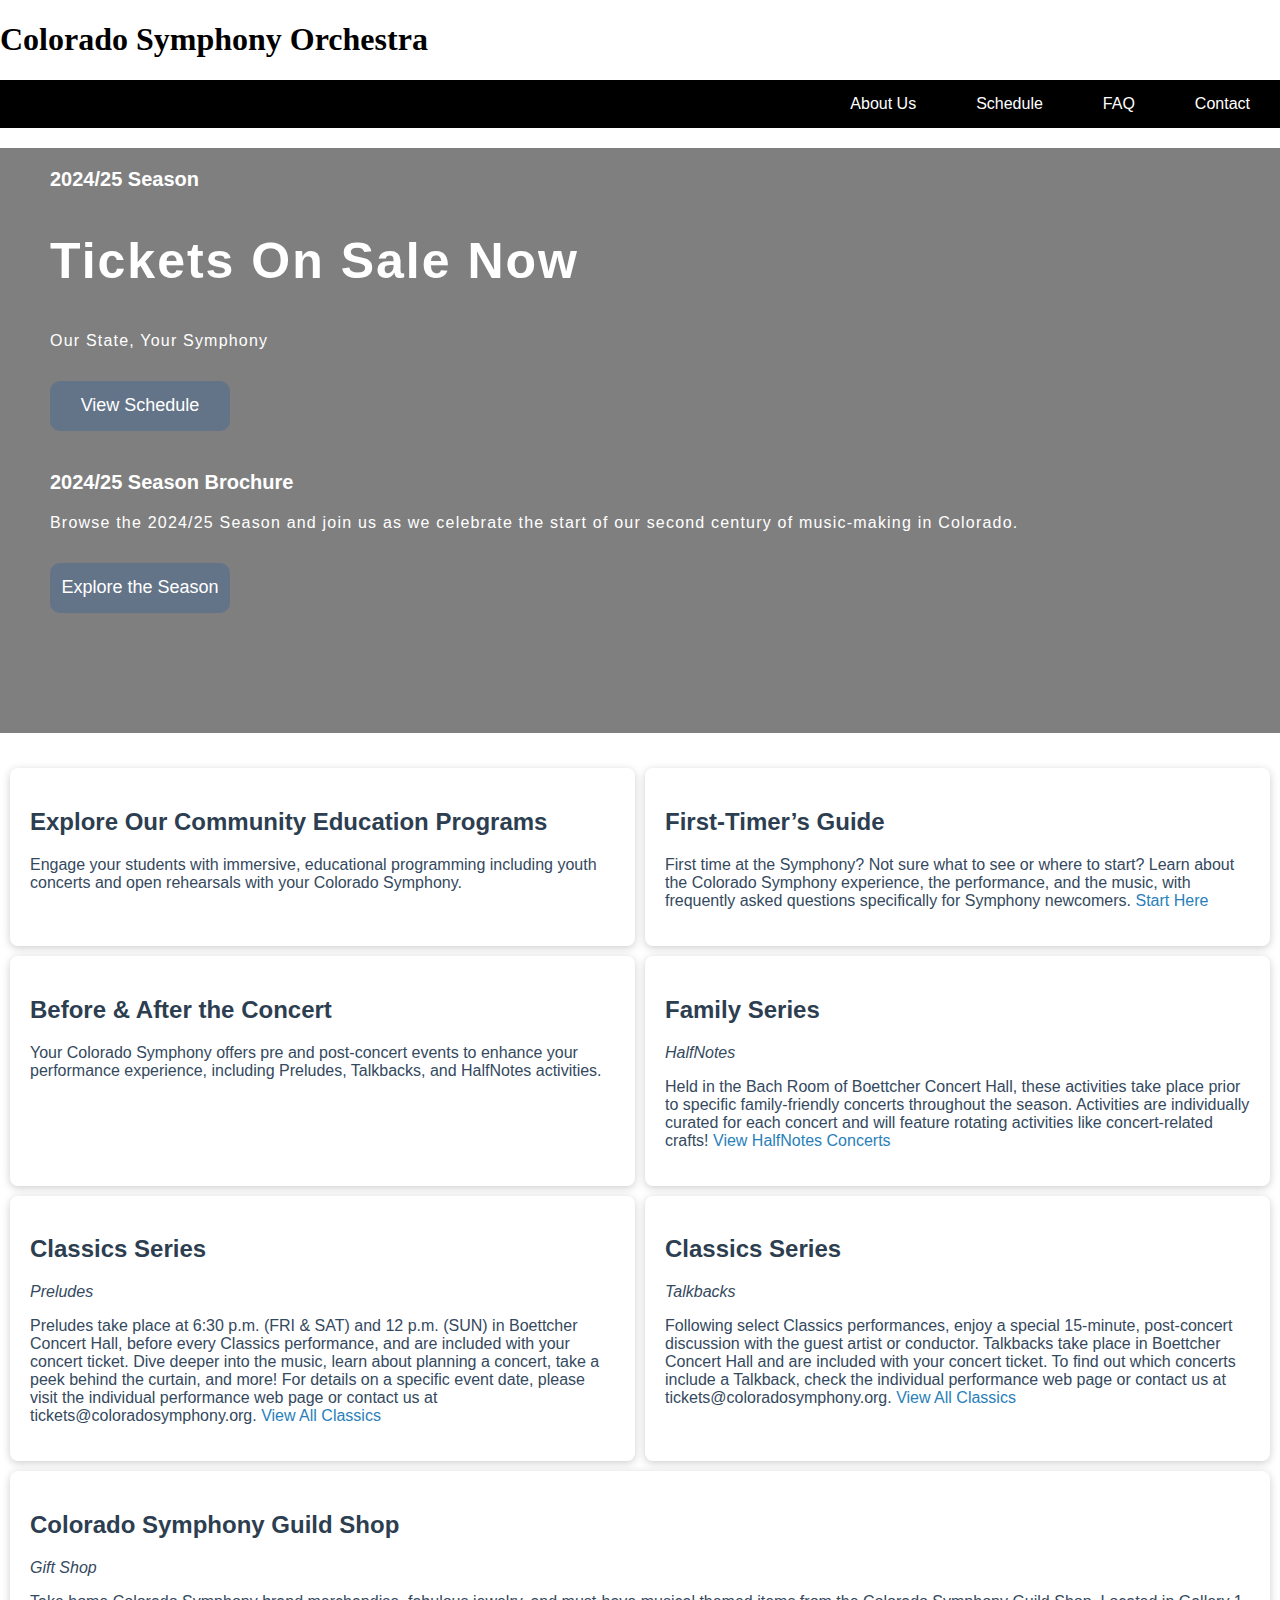
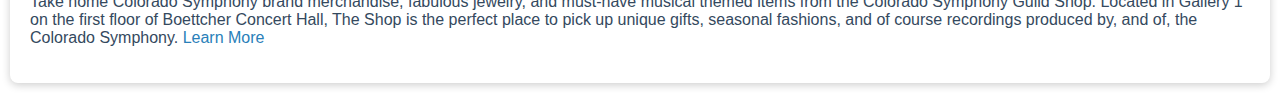
==== css_midterm/index.html @ 78ef2340 "Style the landing page with a grid pattern" ====
<!DOCTYPE html>
<html lang="en">
<head>
    <meta charset="UTF-8">
    <meta name="viewport" content="width=device-width, initial-scale=1.0">
    <title>Home Page</title>
    <link rel="stylesheet" href="css/index.css">
    <link rel="preconnect" href="https://fonts.googleapis.com">
    <link rel="preconnect" href="https://fonts.gstatic.com" crossorigin>
    <link href="https://fonts.googleapis.com/css2?family=Sixtyfour+Convergence&display=swap" rel="stylesheet">
</head>
<body>
    <h1><a href="index.html">Colorado Symphony Orchestra</a></h1>
    <nav>
        <ul>
            <li><a href="about.html">About Us</a></li>
            <li><a href="schedule.html">Schedule</a></li>
            <li><a href="FAQ.html">FAQ</a></li>
            <li><a href="contact.html">Contact</a></li>
      </ul>
    </nav>
    
    <div class="content-pic">
        <div class="main">
            <h3>2024/25 Season</h3>
            <h2>Tickets On Sale Now</h2>
            <p class="par">Our State, Your Symphony</p>
            <button class="cn"><a href="schedule.html">View Schedule</a></button>
        

            <h3>2024/25 Season Brochure </h3>
            <p class="par">Browse the 2024/25 Season and join us as we celebrate the start of our second century of music-making in Colorado.</p>
            <button class="cn"><a href="schedule.html">Explore the Season</a></button>
        </div>
    </div>

    <div class="education-programs">
        <div class="program">
            <h2>Explore Our Community Education Programs</h2>
            <p>Engage your students with immersive, educational programming including youth concerts and open rehearsals with your Colorado Symphony.</p>
        </div>
    
        <div class="program">
            <h2>First-Timer’s Guide</h2>
            <p>First time at the Symphony? Not sure what to see or where to start? Learn about the Colorado Symphony experience, the performance, and the music, with frequently asked questions specifically for Symphony newcomers. <a href="FAQ.html">Start Here</a></p>
        </div>
    
        <div class="program">
            <h2>Before & After the Concert</h2>
            <p>Your Colorado Symphony offers pre and post-concert events to enhance your performance experience, including Preludes, Talkbacks, and HalfNotes activities.</p>
        </div>
    
        <div class="program">
            <h2>Family Series</h2>
            <p><em>HalfNotes</em></p>
            <p>Held in the Bach Room of Boettcher Concert Hall, these activities take place prior to specific family-friendly concerts throughout the season. Activities are individually curated for each concert and will feature rotating activities like concert-related crafts! <a href="schedule.html">View HalfNotes Concerts</a></p>
        </div>
    
        <div class="program">
            <h2>Classics Series</h2>
            <p><em>Preludes</em></p>
            <p>Preludes take place at 6:30 p.m. (FRI & SAT) and 12 p.m. (SUN) in Boettcher Concert Hall, before every Classics performance, and are included with your concert ticket. Dive deeper into the music, learn about planning a concert, take a peek behind the curtain, and more! For details on a specific event date, please visit the individual performance web page or contact us at tickets@coloradosymphony.org. <a href="schedule.html">View All Classics</a></p>
        </div>
    
        <div class="program">
            <h2>Classics Series</h2>
            <p><em>Talkbacks</em></p>
            <p>Following select Classics performances, enjoy a special 15-minute, post-concert discussion with the guest artist or conductor. Talkbacks take place in Boettcher Concert Hall and are included with your concert ticket. To find out which concerts include a Talkback, check the individual performance web page or contact us at tickets@coloradosymphony.org. <a href="schedule.html">View All Classics</a></p>
        </div>
    
        <div class="program">
            <h2>Colorado Symphony Guild Shop</h2>
            <p><em>Gift Shop</em></p>
            <p>Take home Colorado Symphony brand merchandise, fabulous jewelry, and must-have musical themed items from the Colorado Symphony Guild Shop. Located in Gallery 1 on the first floor of Boettcher Concert Hall, The Shop is the perfect place to pick up unique gifts, seasonal fashions, and of course recordings produced by, and of, the Colorado Symphony. <a href="contact.html">Learn More</a></p>
        </div>
    </div>
</body>
</html>
---- css_midterm/css/index.css ----
body{
    margin:0;
    font-family: "Gill Sans", sans-serif;
}

.main{
    width: 100%;
    background: linear-gradient(to top, rgba(0,0,0,0.5)50%,rgba(0,0,0,0.5)50%), url(../images/Catherine-Jason-Sinn-1920x400-1.jpg);
    background-position: center;
    background-size: cover;
    height: 65vh;

    color:white;
    padding-left: 50px;
}

h1{
    font-family: "Apple Chancery", cursive;
    font-size: 2em;
}

.content-pic{
    width: 1500px;
    height: auto;
    margin: auto;
    color: white;
    position: relative;
    padding-bottom: 25px;
}

.content-pic h2{
    font-size: 3.125em; /* 50px/16=3.125em */
    letter-spacing: 2px;
}

.content-pic h3{
    font-size: 1.25em; /* 20px/16=1.25em */
    padding-top: 20px;
}

.content-pic .par{
    letter-spacing: 1.2px;
    padding-bottom: 15px;
}

.content-pic .cn{
    width: 180px;
    height: 50px;
    background: #637488;
    border: none;
    font-size: 18px;
    border-radius: 10px;
    cursor: pointer;
    transition: .2s ease;
    
}

.content-pic .cn a{
    text-decoration: none;
    color: white;
    /* transition: .3s ease; */
}

.cn:hover{
    background-color: #334860;
}

nav ul{
    list-style-type: none; /* gets rid of bullets */
    display: flex;
    background-color: black;
    margin:0;
    padding: 15px 0px;
    justify-content: flex-end; /* moves content to the right */
}

h1 a{
    text-decoration: none; /* gets rid of underline */
    color: black;
}

li a{
    text-decoration: none; /* gets rid of underline */
    color:white;
    padding: 15px 30px; /* first value: top/bottom , second value: left/right*/
    /* font-family: "Sixtyfour Convergence", sans-serif; */
    font-family: "Gill Sans", sans-serif;
}

li a:hover{ /* pseudoclass */
    background-color: #888484;
    color: white;
}

/* when you click on the link */
li a:active{ 
    background-color: #637488;
}

.education-programs {
    display: flex;
    flex-wrap: wrap; /* flex items will wrap onto multiple lines, from top to bottom */
    gap: 10px; /* gap between boxed */
    justify-content: center;
    padding: 10px; /* space from edges of screen */
}

.program {
    background: #fff;
    border-radius: 8px;
    padding: 20px;
    box-shadow: 0 2px 8px rgba(0, 0, 0, 0.2);
    flex: 1 1 calc(30%); /* Responsive sizing */
    min-width: 250px; /* Minimum width for smaller screens */
}

.program h2 {
    color: #2c3e50;
}

.program p {
    color: #34495e;
}

.program a {
    color: #2980b9;
    text-decoration: none;
}

.program a:hover {
    text-decoration: underline;
}
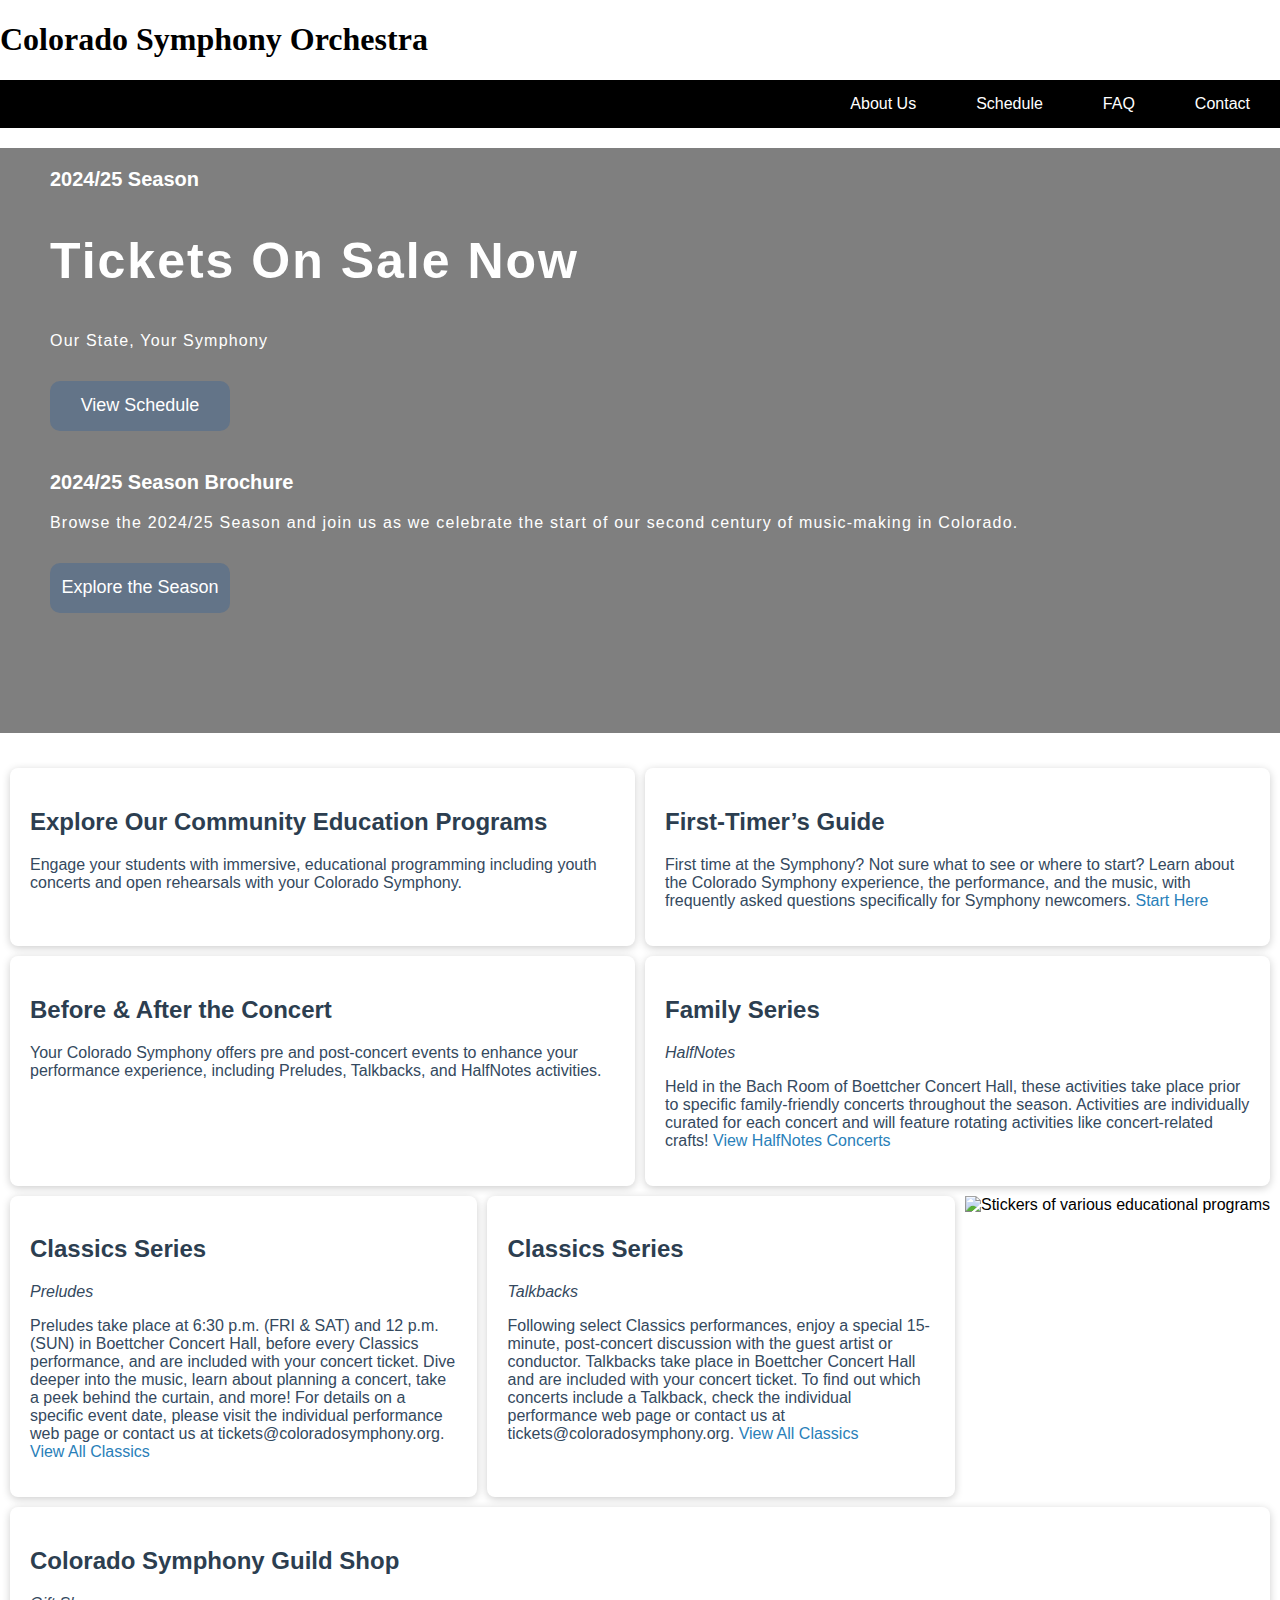
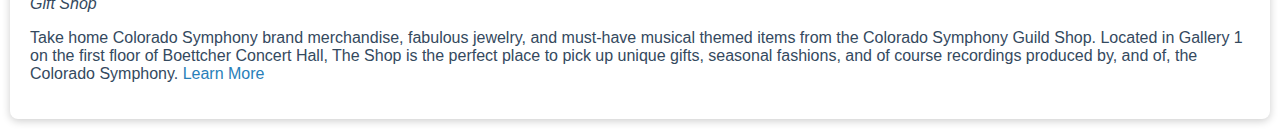
==== commit 07617197: "Add second image to landing page" ====
--- a/css_midterm/index.html
+++ b/css_midterm/index.html
@@ -67,7 +67,7 @@
             <p><em>Talkbacks</em></p>
             <p>Following select Classics performances, enjoy a special 15-minute, post-concert discussion with the guest artist or conductor. Talkbacks take place in Boettcher Concert Hall and are included with your concert ticket. To find out which concerts include a Talkback, check the individual performance web page or contact us at tickets@coloradosymphony.org. <a href="schedule.html">View All Classics</a></p>
         </div>
-    
+        <img src="images/about/Educational-Programs-2024-700x400-1.jpg" alt="Stickers of various educational programs">
         <div class="program">
             <h2>Colorado Symphony Guild Shop</h2>
             <p><em>Gift Shop</em></p>
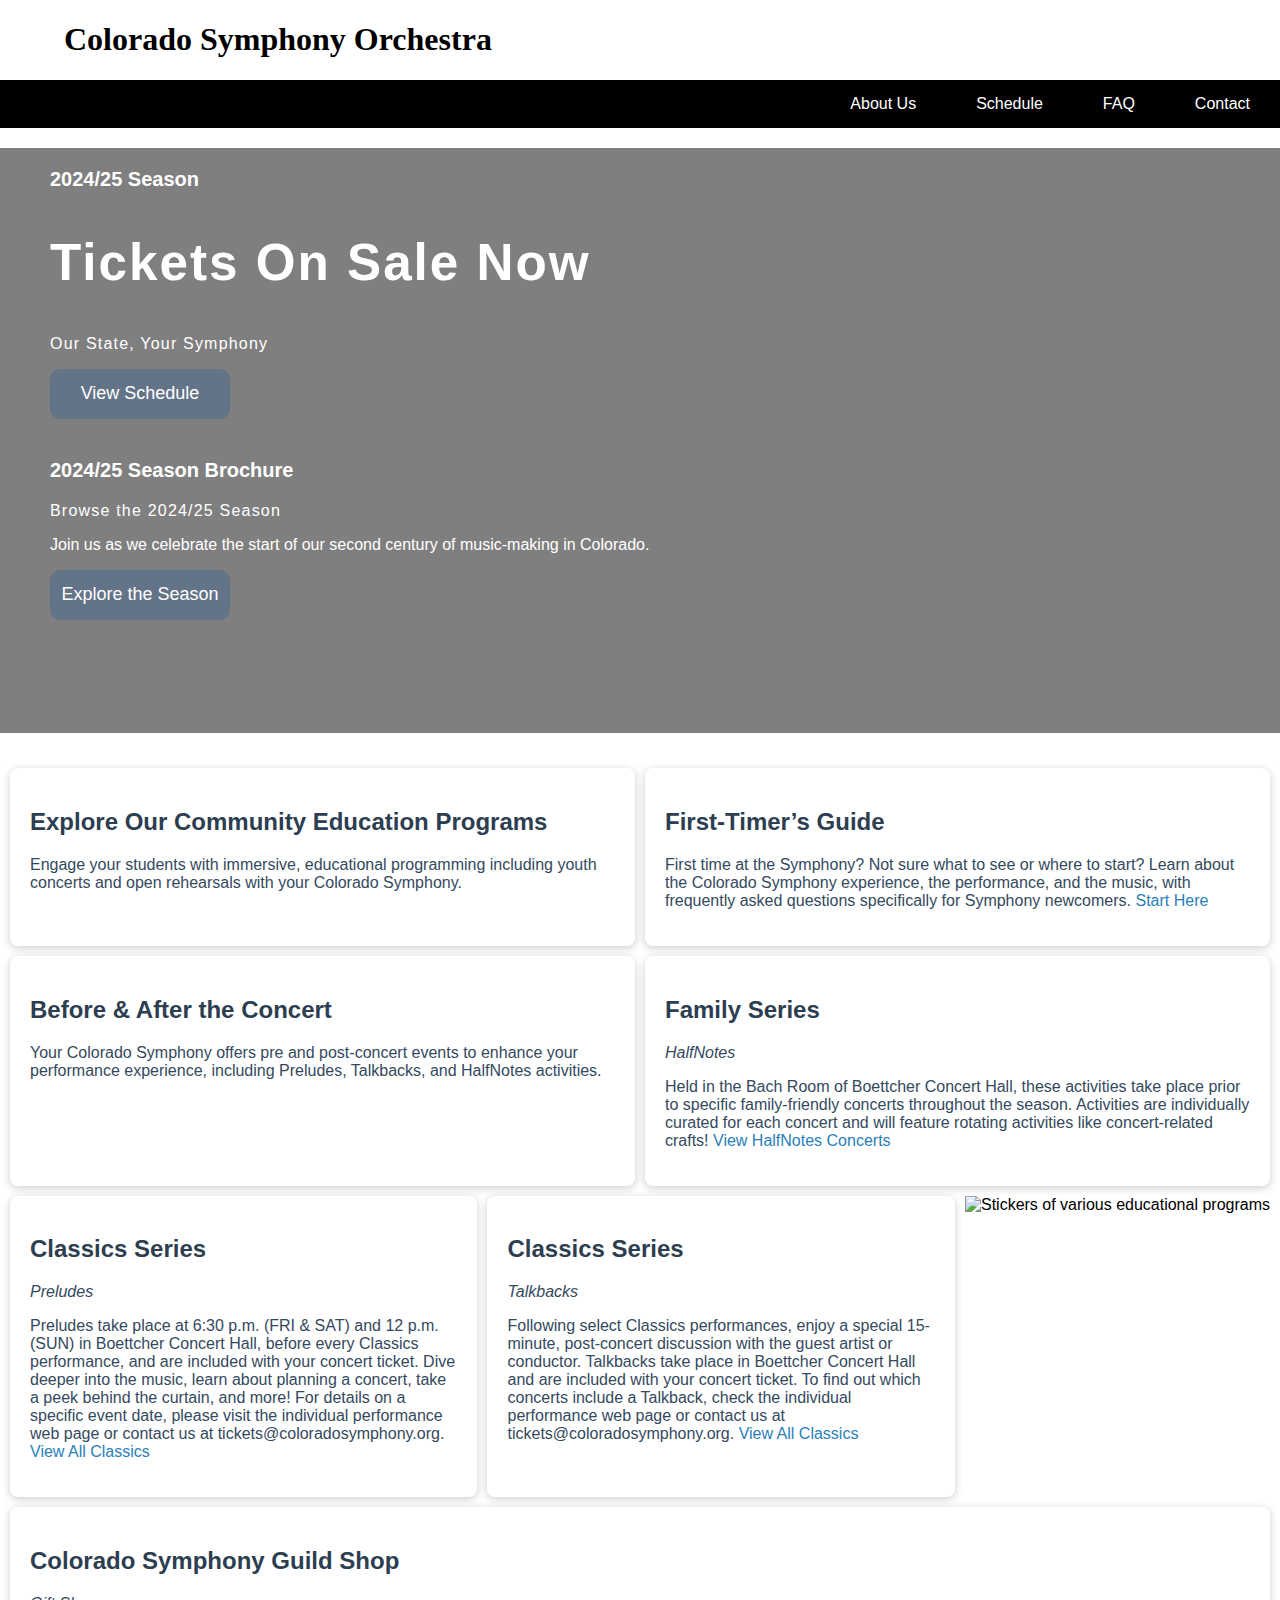
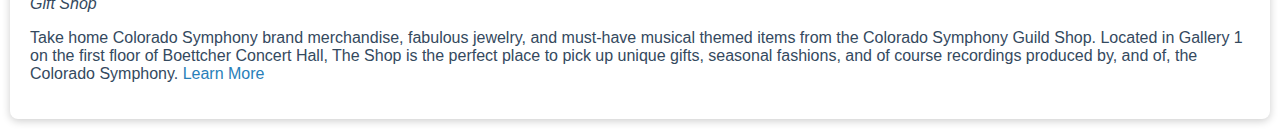
==== commit 2ea69131: "Add media queries for mobile and laptop screens" ====
--- a/css_midterm/index.html
+++ b/css_midterm/index.html
@@ -23,13 +23,14 @@
     <div class="content-pic">
         <div class="main">
             <h3>2024/25 Season</h3>
-            <h2>Tickets On Sale Now</h2>
+            <h2 style="font-size:4vw;">Tickets On Sale Now</h2>
             <p class="par">Our State, Your Symphony</p>
             <button class="cn"><a href="schedule.html">View Schedule</a></button>
         
 
             <h3>2024/25 Season Brochure </h3>
-            <p class="par">Browse the 2024/25 Season and join us as we celebrate the start of our second century of music-making in Colorado.</p>
+            <p class="par">Browse the 2024/25 Season</p>
+            <p>Join us as we celebrate the start of our second century of music-making in Colorado.</p>
             <button class="cn"><a href="schedule.html">Explore the Season</a></button>
         </div>
     </div>
--- a/css_midterm/css/index.css
+++ b/css_midterm/css/index.css
@@ -4,12 +4,11 @@
 }
 
 .main{
-    width: 100%;
+    width: auto;
     background: linear-gradient(to top, rgba(0,0,0,0.5)50%,rgba(0,0,0,0.5)50%), url(../images/Catherine-Jason-Sinn-1920x400-1.jpg);
     background-position: center;
     background-size: cover;
     height: 65vh;
-
     color:white;
     padding-left: 50px;
 }
@@ -17,6 +16,9 @@
 h1{
     font-family: "Apple Chancery", cursive;
     font-size: 2em;
+    
+    margin-left: 5vw;
+    
 }
 
 .content-pic{
@@ -40,7 +42,7 @@
 
 .content-pic .par{
     letter-spacing: 1.2px;
-    padding-bottom: 15px;
+    /* padding-bottom: 15px; */
 }
 
 .content-pic .cn{
@@ -58,7 +60,6 @@
 .content-pic .cn a{
     text-decoration: none;
     color: white;
-    /* transition: .3s ease; */
 }
 
 .cn:hover{
@@ -74,6 +75,7 @@
     justify-content: flex-end; /* moves content to the right */
 }
 
+
 h1 a{
     text-decoration: none; /* gets rid of underline */
     color: black;
@@ -83,7 +85,6 @@
     text-decoration: none; /* gets rid of underline */
     color:white;
     padding: 15px 30px; /* first value: top/bottom , second value: left/right*/
-    /* font-family: "Sixtyfour Convergence", sans-serif; */
     font-family: "Gill Sans", sans-serif;
 }
 
@@ -110,8 +111,8 @@
     border-radius: 8px;
     padding: 20px;
     box-shadow: 0 2px 8px rgba(0, 0, 0, 0.2);
-    flex: 1 1 calc(30%); /* Responsive sizing */
-    min-width: 250px; /* Minimum width for smaller screens */
+    flex: 1 1 calc(30%); /* for responsive sizing */
+    min-width: 250px; /* minimum width for smaller screens */
 }
 
 .program h2 {
@@ -129,4 +130,58 @@
 
 .program a:hover {
     text-decoration: underline;
+}
+
+/* media query for mobile screens */
+@media (max-width: 400px) {
+    .main {
+        height: auto;
+        padding: 20px;
+    }
+
+    .content-pic h2 {
+        font-size: 2em; /* smaller font */
+    }
+
+    .content-pic h3 {
+        font-size: 1em;
+    }
+
+    .content-pic .par {
+        font-size: 0.9em;
+        padding-bottom: 10px;
+        margin: 0vh 10vw;
+    }
+
+    .content-pic .cn {
+        width: 100%;
+        font-size: 0.9em;
+        height: 40px;
+    }
+
+}
+
+/* Larger screens (min-width: 1500px) */
+@media (min-width: 1500px) {
+    .main {
+        padding: 60px;
+    }
+
+    .content-pic h2 {
+        font-size: 3.5em;
+    }
+
+    .content-pic h3 {
+        font-size: 1.5em;
+    }
+
+    .content-pic .par {
+        font-size: 1.2em;
+    }
+
+    .content-pic .cn {
+        width: 200px;
+        height: 55px;
+        font-size: 1.1em;
+    }
 }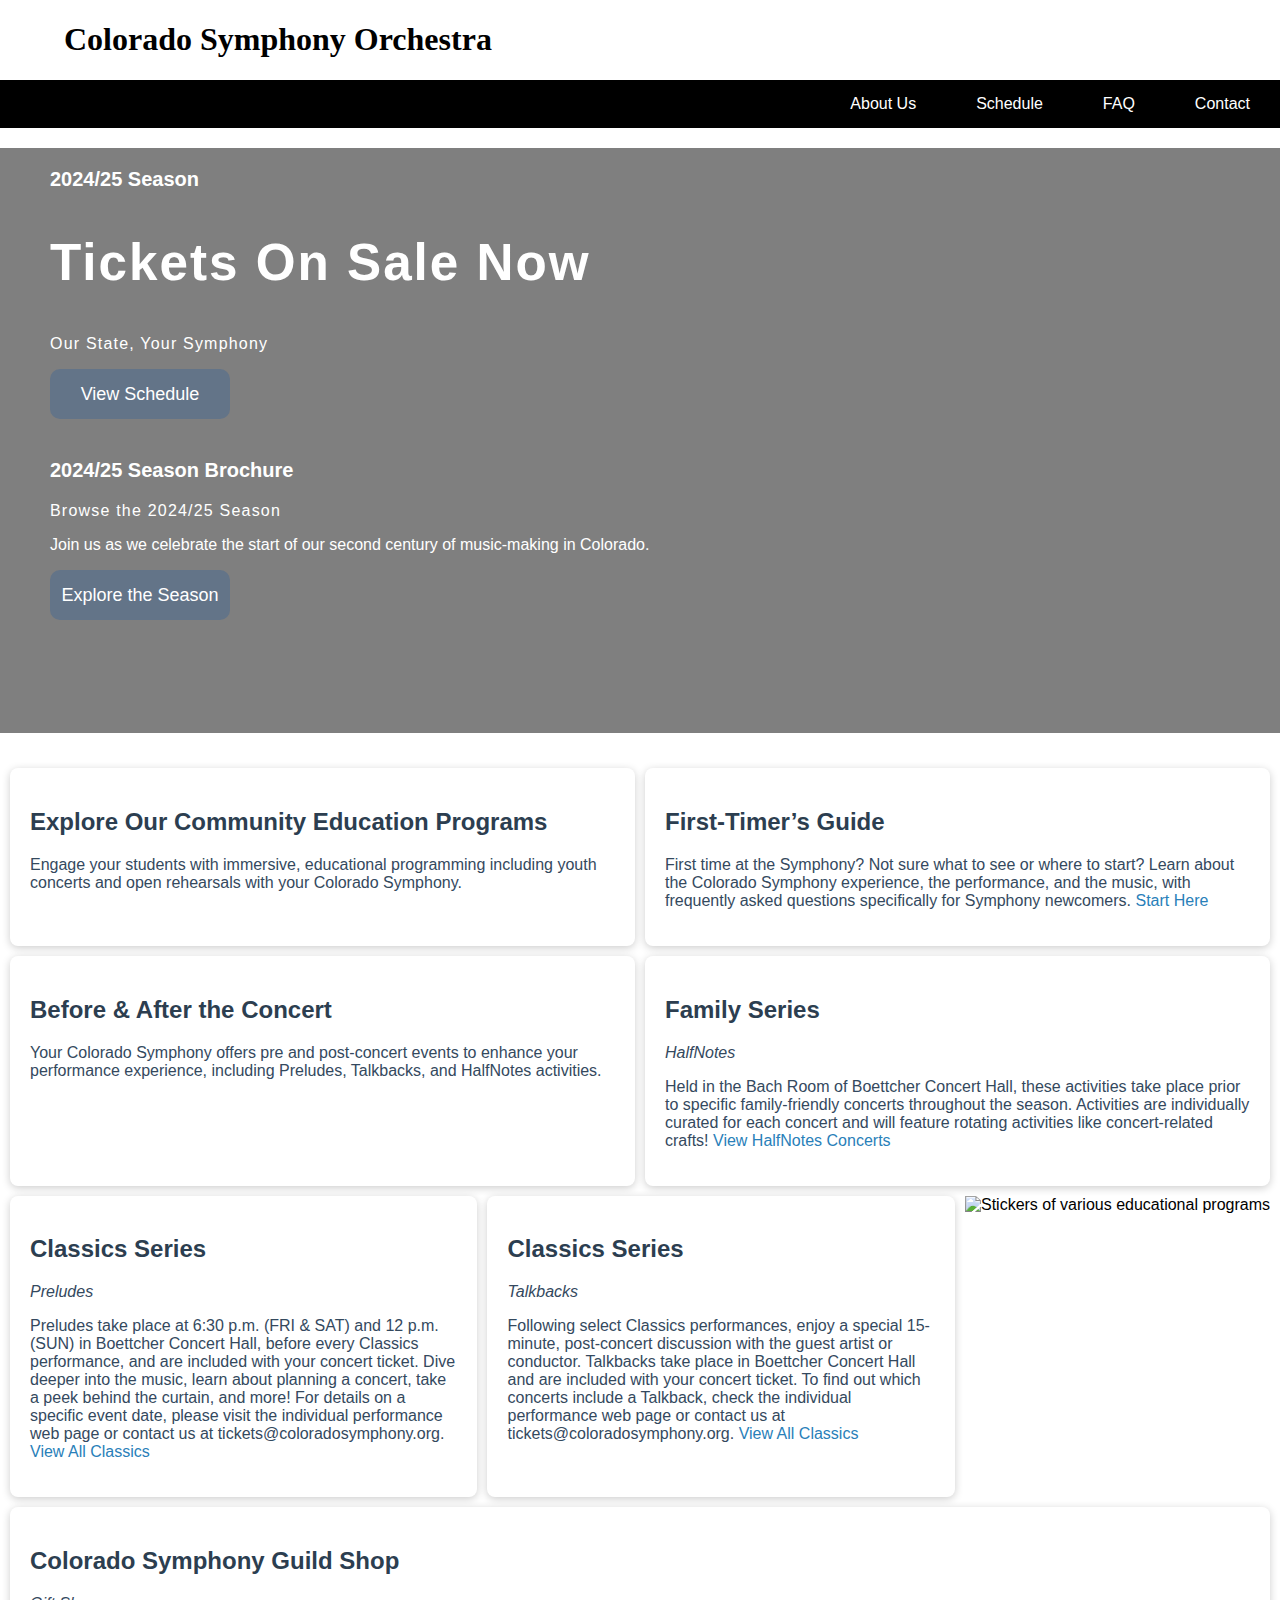
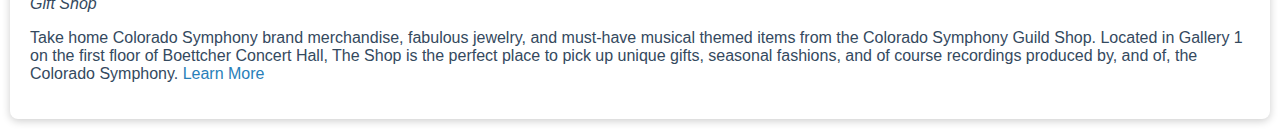
==== commit 956769bf: "Make modifications to pass W3validator and fix responsiveness on landing page" ====
--- a/css_midterm/index.html
+++ b/css_midterm/index.html
@@ -25,13 +25,12 @@
             <h3>2024/25 Season</h3>
             <h2 style="font-size:4vw;">Tickets On Sale Now</h2>
             <p class="par">Our State, Your Symphony</p>
-            <button class="cn"><a href="schedule.html">View Schedule</a></button>
-        
+            <a href="schedule.html" class="cn">View Schedule</a>
 
             <h3>2024/25 Season Brochure </h3>
             <p class="par">Browse the 2024/25 Season</p>
             <p>Join us as we celebrate the start of our second century of music-making in Colorado.</p>
-            <button class="cn"><a href="schedule.html">Explore the Season</a></button>
+            <a href="schedule.html" class="cn">Explore the Season</a>
         </div>
     </div>
 
--- a/css_midterm/css/index.css
+++ b/css_midterm/css/index.css
@@ -4,13 +4,22 @@
 }
 
 .main{
-    width: auto;
+    width: 100%;
     background: linear-gradient(to top, rgba(0,0,0,0.5)50%,rgba(0,0,0,0.5)50%), url(../images/Catherine-Jason-Sinn-1920x400-1.jpg);
     background-position: center;
     background-size: cover;
     height: 65vh;
+   
     color:white;
     padding-left: 50px;
+}
+
+@media (max-width: 480px) {
+    .main {
+        background-size: contain;
+        height: 65vh; 
+        padding-left: 20px;
+    }
 }
 
 h1{
@@ -42,22 +51,24 @@
 
 .content-pic .par{
     letter-spacing: 1.2px;
-    /* padding-bottom: 15px; */
 }
 
-.content-pic .cn{
+/* button styling */
+.cn {
+    display: inline-block; /* make anchor behave like button */
     width: 180px;
     height: 50px;
-    background: #637488;
-    border: none;
+    background-color: #637488;
+    color: white;
     font-size: 18px;
+    text-align: center;
+    line-height: 50px;
     border-radius: 10px;
-    cursor: pointer;
-    transition: .2s ease;
-    
+    text-decoration: none; /* gets rid of underline */
+    transition: background-color 0.2s ease;
 }
 
-.content-pic .cn a{
+.content-pic a{
     text-decoration: none;
     color: white;
 }
